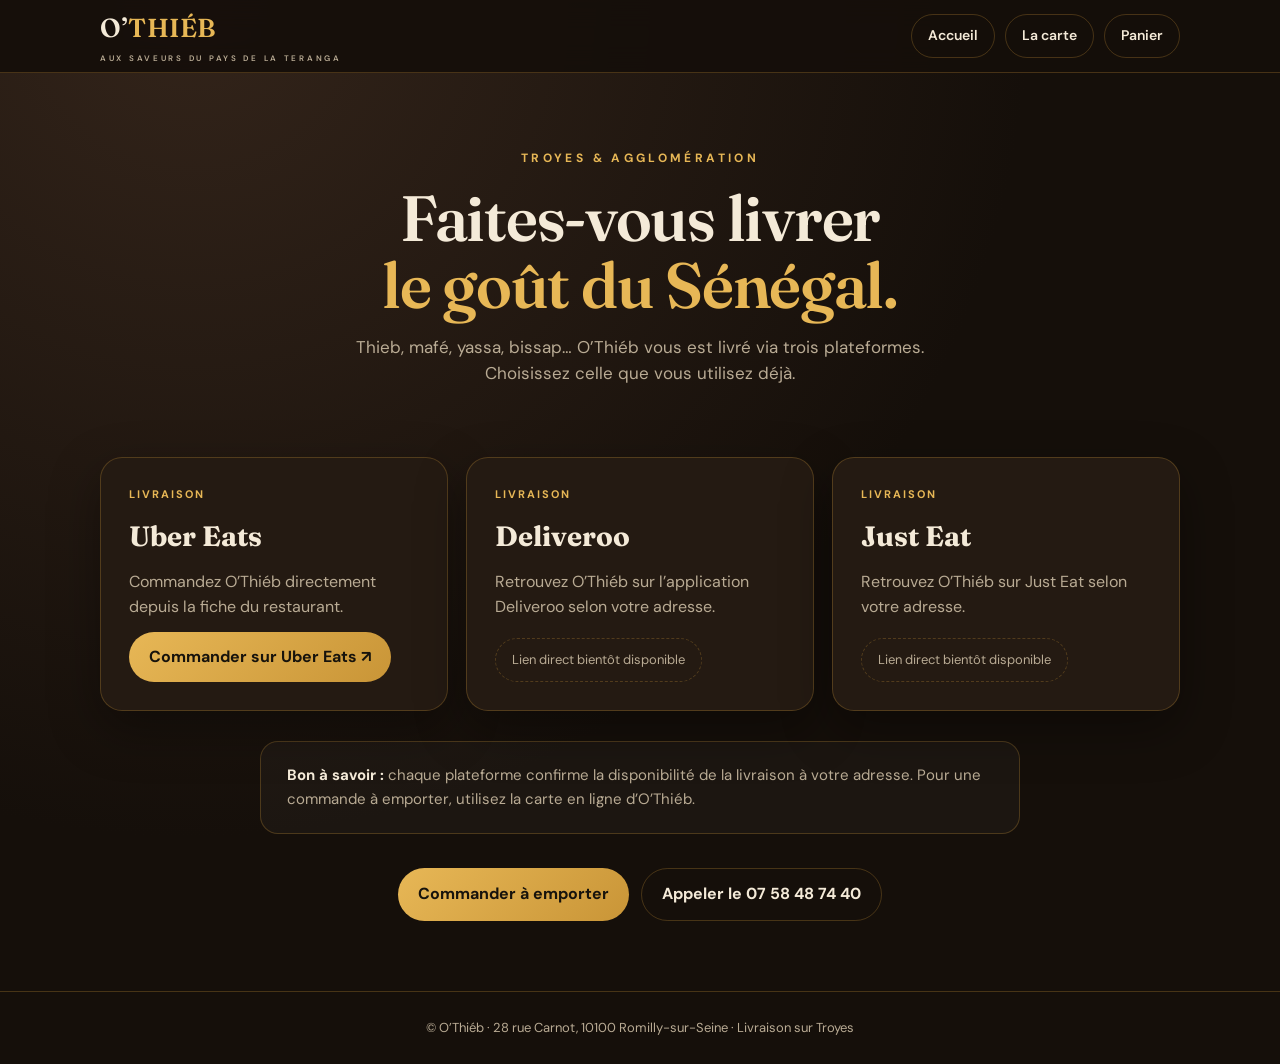
==== livraison.html @ 31a58d7f "Ajout de la page livraison." ====
<!doctype html>
<html lang="fr">
<head>
  <meta charset="utf-8" />
  <meta name="viewport" content="width=device-width, initial-scale=1" />
  <meta name="theme-color" content="#150f0a" />
  <meta name="description" content="Faites-vous livrer O'Thiéb à Troyes et dans l'agglomération via Uber Eats, Deliveroo ou Just Eat." />
  <title>Livraison — O'Thiéb</title>
  <link rel="icon" href="assets/favicon.svg" type="image/svg+xml" />
  <link rel="preconnect" href="https://fonts.googleapis.com" />
  <link rel="preconnect" href="https://fonts.gstatic.com" crossorigin />
  <link href="https://fonts.googleapis.com/css2?family=DM+Sans:wght@400;500;600;700&family=Fraunces:opsz,wght@9..144,500;9..144,600;9..144,700&display=swap" rel="stylesheet" />
  <link rel="stylesheet" href="livraison.css" />
</head>
<body>
  <header class="topbar">
    <div class="wrap">
      <a class="logo" href="index.html" aria-label="O'Thiéb, retour à l'accueil">O’<b>THIÉB</b><small>AUX SAVEURS DU PAYS DE LA TERANGA</small></a>
      <nav class="nav" aria-label="Navigation">
        <a class="pill" href="index.html">Accueil</a>
        <a class="pill" href="https://othieb.lboost-digitalweb.fr/menu">La carte</a>
        <a class="pill" href="https://othieb.lboost-digitalweb.fr/panier">Panier</a>
      </nav>
    </div>
  </header>

  <main>
    <section class="hero wrap">
      <div class="kicker">Troyes &amp; agglomération</div>
      <h1>Faites-vous livrer<br /><em>le goût du Sénégal.</em></h1>
      <p class="lead">Thieb, mafé, yassa, bissap… O’Thiéb vous est livré via trois plateformes. Choisissez celle que vous utilisez déjà.</p>
    </section>

    <section class="wrap">
      <div class="grid">
        <article class="card">
          <span class="tag">Livraison</span>
          <h2>Uber Eats</h2>
          <p>Commandez O’Thiéb directement depuis la fiche du restaurant.</p>
          <a class="btn" href="https://www.ubereats.com/fr/store/othieb-romilly-sur-seine/Vv0nzxi2V6ynzSoo9Z025Q" target="_blank" rel="noopener noreferrer">Commander sur Uber Eats ↗</a>
        </article>
        <article class="card">
          <span class="tag">Livraison</span>
          <h2>Deliveroo</h2>
          <p>Retrouvez O’Thiéb sur l’application Deliveroo selon votre adresse.</p>
          <span class="soon">Lien direct bientôt disponible</span>
        </article>
        <article class="card">
          <span class="tag">Livraison</span>
          <h2>Just Eat</h2>
          <p>Retrouvez O’Thiéb sur Just Eat selon votre adresse.</p>
          <span class="soon">Lien direct bientôt disponible</span>
        </article>
      </div>

      <p class="note"><strong>Bon à savoir :</strong> chaque plateforme confirme la disponibilité de la livraison à votre adresse. Pour une commande à emporter, utilisez la carte en ligne d’O’Thiéb.</p>

      <div class="cta-row">
        <a class="btn" href="https://othieb.lboost-digitalweb.fr/menu">Commander à emporter</a>
        <a class="btn btn-ghost" href="tel:+33758487440">Appeler le 07 58 48 74 40</a>
      </div>
    </section>
  </main>

  <footer><div class="wrap">© O’Thiéb · 28 rue Carnot, 10100 Romilly-sur-Seine · Livraison sur Troyes</div></footer>
</body>
</html>
---- livraison.css ----
:root{--bg:#150f0a;--bg-2:#1f1610;--card:#241a12;--gold:#c99537;--gold-2:#e7b756;--text:#f4ead8;--muted:#b9ab94;--line:rgba(201,149,55,.28);--max:1080px}
*{box-sizing:border-box}html{scroll-behavior:smooth}
body{margin:0;font-family:"DM Sans",Arial,sans-serif;background:radial-gradient(circle at 15% 0%,#33241a 0%,var(--bg) 55%);color:var(--text);line-height:1.55;min-height:100vh}
a{color:inherit;text-decoration:none}
.wrap{width:min(var(--max),calc(100% - 40px));margin-inline:auto}
.topbar{background:rgba(21,15,10,.92);border-bottom:1px solid var(--line);position:sticky;top:0;z-index:10;backdrop-filter:blur(14px)}
.topbar .wrap{min-height:72px;display:flex;align-items:center;justify-content:space-between;gap:20px}
.logo{font-family:"Fraunces",Georgia,serif;font-size:26px;font-weight:600;letter-spacing:.02em}
.logo b{color:var(--gold-2);font-weight:600}
.logo small{display:block;font-family:"DM Sans",Arial,sans-serif;font-size:8px;letter-spacing:.34em;color:var(--muted);margin-top:4px}
.nav{display:flex;gap:10px;flex-wrap:wrap}
.pill{display:inline-flex;align-items:center;gap:8px;padding:10px 16px;border:1px solid var(--line);border-radius:999px;font-size:14px;font-weight:600;transition:.2s}
.pill:hover{background:rgba(201,149,55,.12)}
.hero{padding:76px 0 36px;text-align:center}
.kicker{color:var(--gold-2);text-transform:uppercase;letter-spacing:.28em;font-size:12px;font-weight:700}
h1{font-family:"Fraunces",Georgia,serif;font-weight:600;font-size:clamp(38px,6vw,64px);line-height:1.05;margin:16px 0;letter-spacing:-.02em}
h1 em{color:var(--gold-2);font-style:normal}
.lead{max-width:640px;margin:0 auto;color:var(--muted);font-size:17px}
.grid{display:grid;grid-template-columns:repeat(3,minmax(0,1fr));gap:18px;padding:34px 0 20px}
.card{display:flex;flex-direction:column;align-items:flex-start;gap:12px;padding:28px;background:var(--card);border:1px solid var(--line);border-radius:22px;box-shadow:0 18px 50px rgba(0,0,0,.35)}
.card h2{font-family:"Fraunces",Georgia,serif;font-size:28px;margin:0;color:var(--text)}
.card p{margin:0;color:var(--muted);flex:1}
.tag{font-size:11px;letter-spacing:.18em;text-transform:uppercase;color:var(--gold-2);font-weight:700}
.btn{display:inline-flex;align-items:center;justify-content:center;gap:8px;padding:13px 20px;border-radius:999px;font-weight:700;background:linear-gradient(135deg,var(--gold-2),var(--gold));color:#17130c;transition:transform .2s}
.btn:hover{transform:translateY(-2px)}
.soon{display:inline-block;padding:11px 16px;border:1px dashed var(--line);border-radius:999px;color:var(--muted);font-size:13px}
.note{max-width:760px;margin:10px auto 0;padding:22px 26px;border:1px solid var(--line);border-radius:18px;background:rgba(255,255,255,.03);color:var(--muted);font-size:15px}
.note strong{color:var(--text)}
.cta-row{display:flex;flex-wrap:wrap;gap:12px;justify-content:center;padding:34px 0 70px}
.btn-ghost{background:transparent;color:var(--text);border:1px solid var(--line)}
footer{border-top:1px solid var(--line);padding:26px 0;color:var(--muted);font-size:13px;text-align:center}
@media(max-width:820px){.grid{grid-template-columns:1fr}.topbar .wrap{min-height:auto;padding:12px 0;flex-direction:column}}
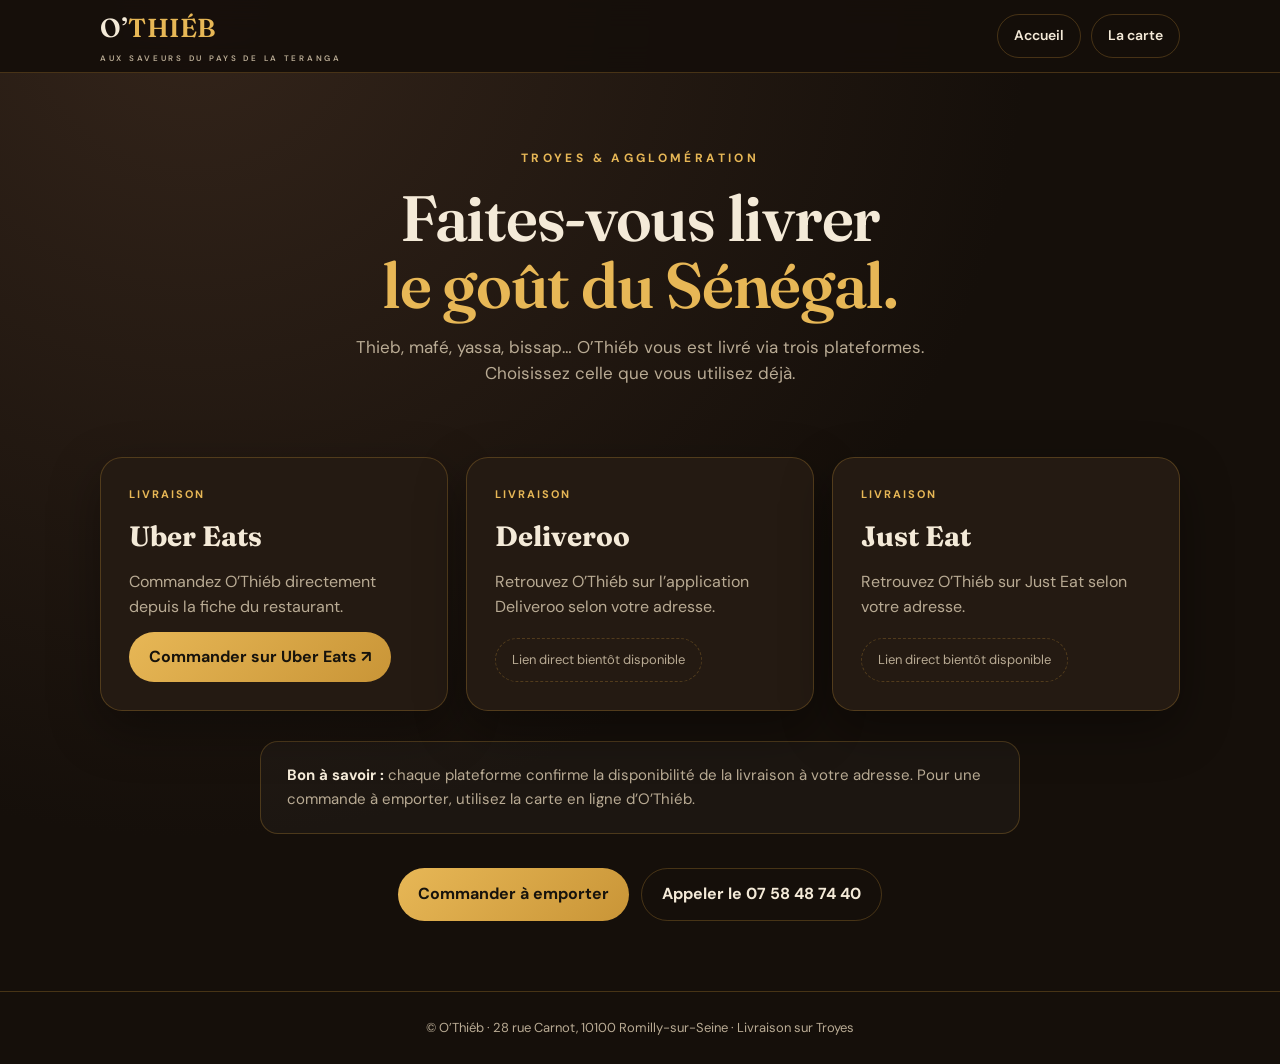
==== commit 62fcde79: "Add files via upload" ====
--- a/livraison.html
+++ b/livraison.html
@@ -19,7 +19,6 @@
       <nav class="nav" aria-label="Navigation">
         <a class="pill" href="index.html">Accueil</a>
         <a class="pill" href="https://othieb.lboost-digitalweb.fr/menu">La carte</a>
-        <a class="pill" href="https://othieb.lboost-digitalweb.fr/panier">Panier</a>
       </nav>
     </div>
   </header>
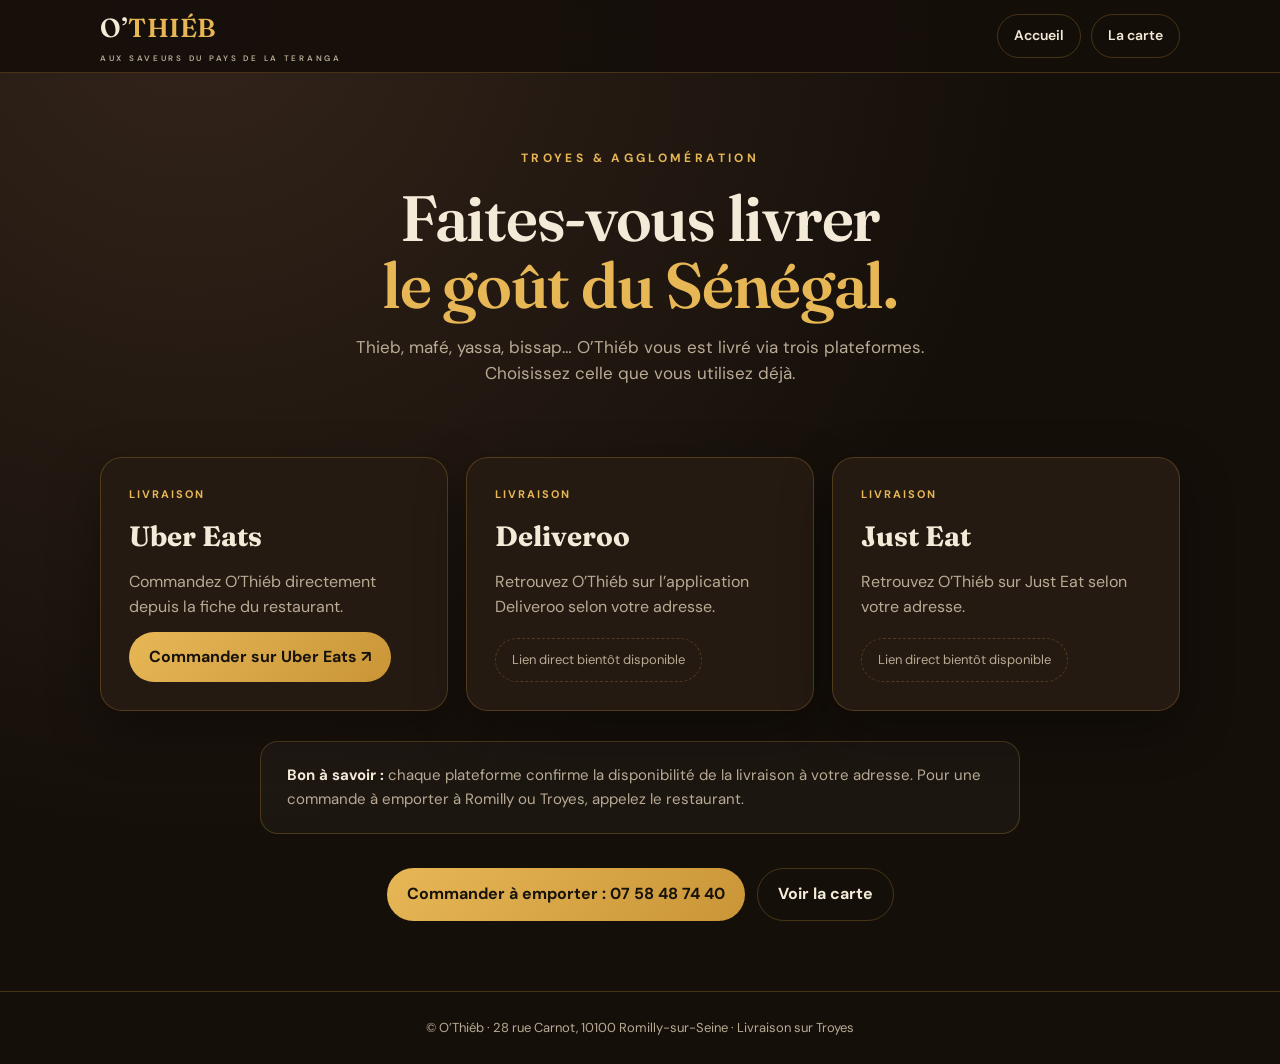
==== commit 4bb7544d: "Add files via upload" ====
--- a/livraison.html
+++ b/livraison.html
@@ -18,7 +18,7 @@
       <a class="logo" href="index.html" aria-label="O'Thiéb, retour à l'accueil">O’<b>THIÉB</b><small>AUX SAVEURS DU PAYS DE LA TERANGA</small></a>
       <nav class="nav" aria-label="Navigation">
         <a class="pill" href="index.html">Accueil</a>
-        <a class="pill" href="https://othieb.lboost-digitalweb.fr/menu">La carte</a>
+        <a class="pill" href="index.html#carte">La carte</a>
       </nav>
     </div>
   </header>
@@ -52,11 +52,11 @@
         </article>
       </div>
 
-      <p class="note"><strong>Bon à savoir :</strong> chaque plateforme confirme la disponibilité de la livraison à votre adresse. Pour une commande à emporter, utilisez la carte en ligne d’O’Thiéb.</p>
+      <p class="note"><strong>Bon à savoir :</strong> chaque plateforme confirme la disponibilité de la livraison à votre adresse. Pour une commande à emporter à Romilly ou Troyes, appelez le restaurant.</p>
 
       <div class="cta-row">
-        <a class="btn" href="https://othieb.lboost-digitalweb.fr/menu">Commander à emporter</a>
-        <a class="btn btn-ghost" href="tel:+33758487440">Appeler le 07 58 48 74 40</a>
+        <a class="btn" href="tel:+33758487440">Commander à emporter : 07 58 48 74 40</a>
+        <a class="btn btn-ghost" href="index.html#carte">Voir la carte</a>
       </div>
     </section>
   </main>
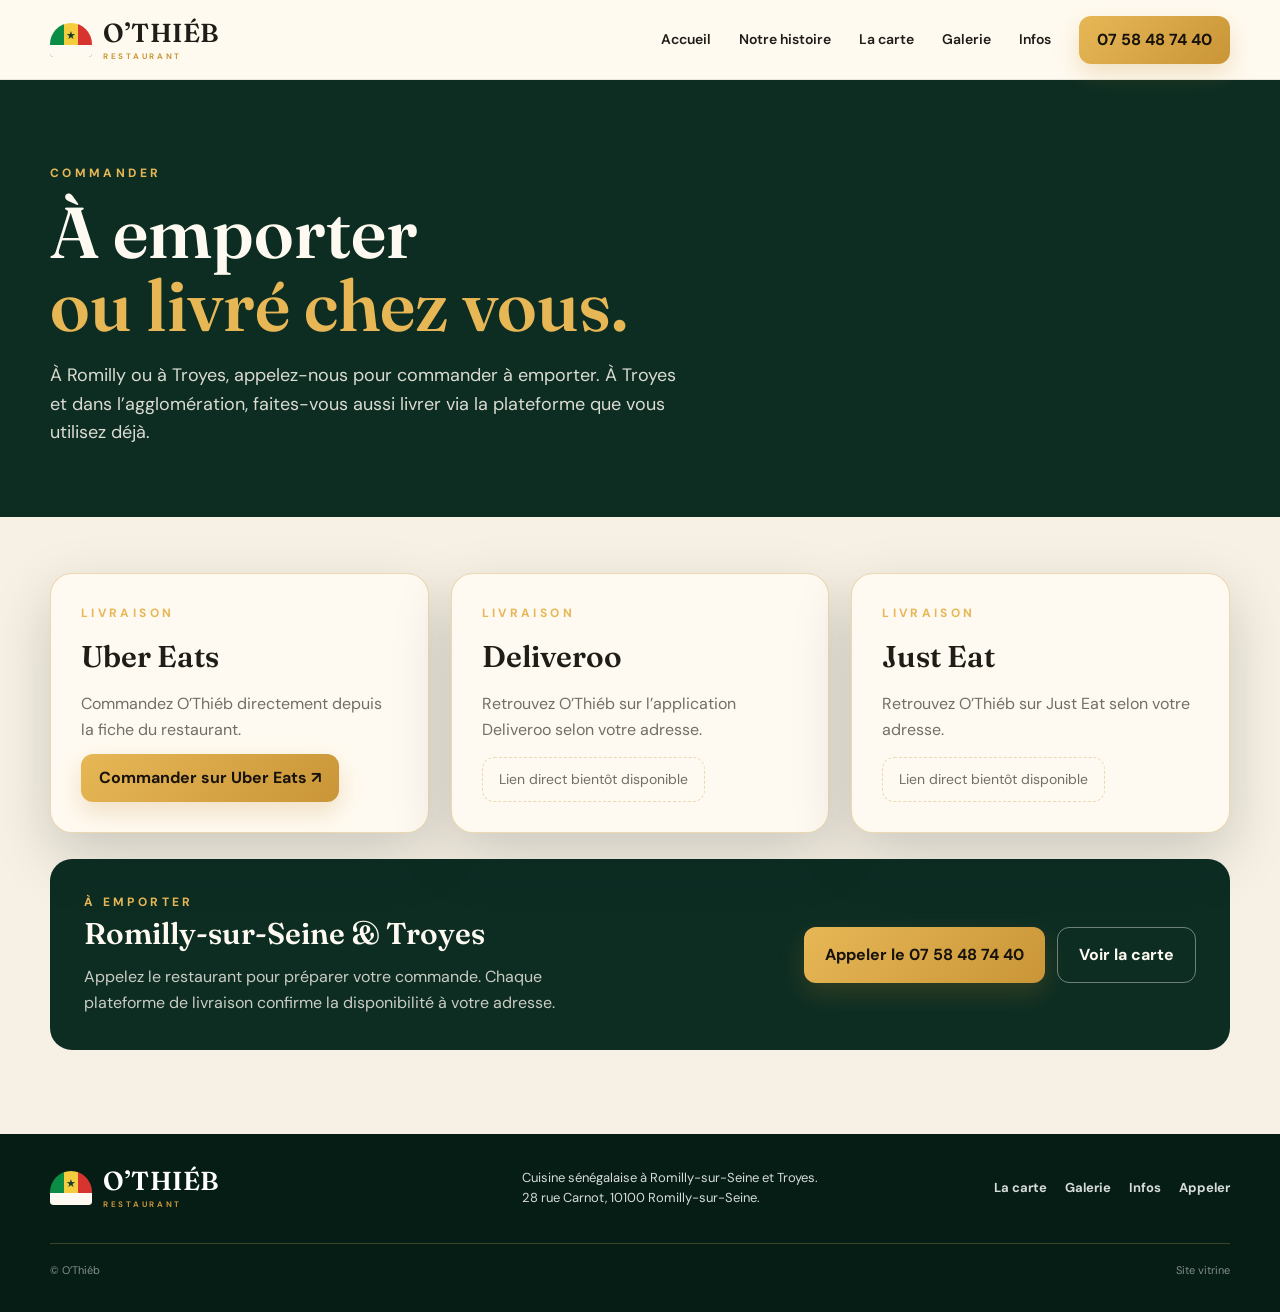
==== commit 0595161f: "Add files via upload" ====
--- a/livraison.html
+++ b/livraison.html
@@ -3,64 +3,90 @@
 <head>
   <meta charset="utf-8" />
   <meta name="viewport" content="width=device-width, initial-scale=1" />
-  <meta name="theme-color" content="#150f0a" />
-  <meta name="description" content="Faites-vous livrer O'Thiéb à Troyes et dans l'agglomération via Uber Eats, Deliveroo ou Just Eat." />
-  <title>Livraison — O'Thiéb</title>
+  <meta name="theme-color" content="#10261f" />
+  <meta name="description" content="Commandez O'Thiéb : à emporter par téléphone, ou livré à Troyes via Uber Eats, Deliveroo ou Just Eat." />
+  <title>Commander — O'Thiéb</title>
   <link rel="icon" href="assets/favicon.svg" type="image/svg+xml" />
   <link rel="preconnect" href="https://fonts.googleapis.com" />
   <link rel="preconnect" href="https://fonts.gstatic.com" crossorigin />
   <link href="https://fonts.googleapis.com/css2?family=DM+Sans:wght@400;500;600;700&family=Fraunces:opsz,wght@9..144,500;9..144,600;9..144,700&display=swap" rel="stylesheet" />
+  <link rel="stylesheet" href="styles.css" />
   <link rel="stylesheet" href="livraison.css" />
 </head>
 <body>
-  <header class="topbar">
-    <div class="wrap">
-      <a class="logo" href="index.html" aria-label="O'Thiéb, retour à l'accueil">O’<b>THIÉB</b><small>AUX SAVEURS DU PAYS DE LA TERANGA</small></a>
-      <nav class="nav" aria-label="Navigation">
-        <a class="pill" href="index.html">Accueil</a>
-        <a class="pill" href="index.html#carte">La carte</a>
+  <header class="site-header">
+    <div class="container nav-wrap">
+      <a class="brand" href="index.html" aria-label="O'Thiéb, retour à l'accueil">
+        <span class="brand-mark" aria-hidden="true"><i></i><b>★</b></span>
+        <span class="brand-type"><strong>O’THIÉB</strong><small>RESTAURANT</small></span>
+      </a>
+      <nav class="desktop-nav" aria-label="Navigation principale">
+        <a href="index.html">Accueil</a>
+        <a href="index.html#histoire">Notre histoire</a>
+        <a href="index.html#carte">La carte</a>
+        <a href="index.html#galerie">Galerie</a>
+        <a href="index.html#infos">Infos</a>
       </nav>
+      <div class="nav-actions">
+        <a class="btn btn-gold" href="tel:+33758487440">07 58 48 74 40</a>
+      </div>
     </div>
   </header>
 
   <main>
-    <section class="hero wrap">
-      <div class="kicker">Troyes &amp; agglomération</div>
-      <h1>Faites-vous livrer<br /><em>le goût du Sénégal.</em></h1>
-      <p class="lead">Thieb, mafé, yassa, bissap… O’Thiéb vous est livré via trois plateformes. Choisissez celle que vous utilisez déjà.</p>
+    <section class="order-hero">
+      <div class="container">
+        <span class="section-kicker">Commander</span>
+        <h1>À emporter<br /><em>ou livré chez vous.</em></h1>
+        <p>À Romilly ou à Troyes, appelez-nous pour commander à emporter. À Troyes et dans l’agglomération, faites-vous aussi livrer via la plateforme que vous utilisez déjà.</p>
+      </div>
     </section>
 
-    <section class="wrap">
-      <div class="grid">
-        <article class="card">
-          <span class="tag">Livraison</span>
+    <section class="order-section">
+      <div class="container order-grid">
+        <article class="order-card">
+          <span class="section-kicker">Livraison</span>
           <h2>Uber Eats</h2>
           <p>Commandez O’Thiéb directement depuis la fiche du restaurant.</p>
-          <a class="btn" href="https://www.ubereats.com/fr/store/othieb-romilly-sur-seine/Vv0nzxi2V6ynzSoo9Z025Q" target="_blank" rel="noopener noreferrer">Commander sur Uber Eats ↗</a>
+          <a class="btn btn-gold" href="https://www.ubereats.com/fr/store/othieb-romilly-sur-seine/Vv0nzxi2V6ynzSoo9Z025Q" target="_blank" rel="noopener noreferrer">Commander sur Uber Eats ↗</a>
         </article>
-        <article class="card">
-          <span class="tag">Livraison</span>
+        <article class="order-card">
+          <span class="section-kicker">Livraison</span>
           <h2>Deliveroo</h2>
           <p>Retrouvez O’Thiéb sur l’application Deliveroo selon votre adresse.</p>
           <span class="soon">Lien direct bientôt disponible</span>
         </article>
-        <article class="card">
-          <span class="tag">Livraison</span>
+        <article class="order-card">
+          <span class="section-kicker">Livraison</span>
           <h2>Just Eat</h2>
           <p>Retrouvez O’Thiéb sur Just Eat selon votre adresse.</p>
           <span class="soon">Lien direct bientôt disponible</span>
         </article>
       </div>
 
-      <p class="note"><strong>Bon à savoir :</strong> chaque plateforme confirme la disponibilité de la livraison à votre adresse. Pour une commande à emporter à Romilly ou Troyes, appelez le restaurant.</p>
-
-      <div class="cta-row">
-        <a class="btn" href="tel:+33758487440">Commander à emporter : 07 58 48 74 40</a>
-        <a class="btn btn-ghost" href="index.html#carte">Voir la carte</a>
+      <div class="container">
+        <div class="order-takeaway">
+          <div>
+            <span class="section-kicker">À emporter</span>
+            <h2>Romilly-sur-Seine &amp; Troyes</h2>
+            <p>Appelez le restaurant pour préparer votre commande. Chaque plateforme de livraison confirme la disponibilité à votre adresse.</p>
+          </div>
+          <div class="order-actions">
+            <a class="btn btn-gold btn-lg" href="tel:+33758487440">Appeler le 07 58 48 74 40</a>
+            <a class="btn btn-ghost btn-lg" href="index.html#carte">Voir la carte</a>
+          </div>
+        </div>
       </div>
     </section>
   </main>
 
-  <footer><div class="wrap">© O’Thiéb · 28 rue Carnot, 10100 Romilly-sur-Seine · Livraison sur Troyes</div></footer>
+  <footer class="footer">
+    <div class="container footer-grid">
+      <a class="brand brand-footer" href="index.html"><span class="brand-mark" aria-hidden="true"><i></i><b>★</b></span><span class="brand-type"><strong>O’THIÉB</strong><small>RESTAURANT</small></span></a>
+      <p>Cuisine sénégalaise à Romilly-sur-Seine et Troyes.<br />28 rue Carnot, 10100 Romilly-sur-Seine.</p>
+      <div class="footer-links"><a href="index.html#carte">La carte</a><a href="index.html#galerie">Galerie</a><a href="index.html#infos">Infos</a><a href="tel:+33758487440">Appeler</a></div>
+      <div class="footer-bottom"><span>© O’Thiéb</span><span>Site vitrine</span></div>
+    </div>
+  </footer>
 </body>
 </html>
--- a/styles.css
+++ b/styles.css
@@ -0,0 +1,19 @@
+:root{
+  --green:#0d2d23;--green-2:#123e30;--green-3:#184d3b;--cream:#f7f0e4;--cream-2:#fffaf1;
+  --gold:#c99537;--gold-2:#e7b756;--red:#a83824;--ink:#1e1d18;--muted:#736e65;--white:#fff;
+  --line:rgba(201,149,55,.34);--max:1180px;--shadow:0 22px 60px rgba(5,22,17,.18)
+}
+*{box-sizing:border-box}html{scroll-behavior:smooth}body{margin:0;font-family:"DM Sans",Arial,sans-serif;background:var(--cream-2);color:var(--ink);line-height:1.5}img{display:block;max-width:100%}a{color:inherit;text-decoration:none}button,input,select,textarea{font:inherit}.container{width:min(var(--max),calc(100% - 40px));margin-inline:auto}.section{padding:92px 0}.skip-link{position:fixed;left:16px;top:-80px;z-index:999;padding:12px 16px;background:#fff;color:#111;border-radius:8px;box-shadow:var(--shadow)}.skip-link:focus{top:16px}
+.site-header{position:sticky;top:0;z-index:40;background:rgba(255,250,241,.94);backdrop-filter:blur(18px);border-bottom:1px solid rgba(16,38,31,.09);transition:.25s}.site-header.is-scrolled{box-shadow:0 10px 30px rgba(8,29,23,.08)}.nav-wrap{min-height:78px;display:flex;align-items:center;gap:28px}.brand{display:inline-flex;align-items:center;gap:11px;min-width:max-content}.brand-mark{position:relative;width:42px;height:34px;display:block;overflow:hidden;border-radius:22px 22px 4px 4px;background:linear-gradient(90deg,#0b8d45 0 33%,#f4cd3e 33% 66%,#d7342f 66%)}.brand-mark i{position:absolute;inset:auto 0 0;height:12px;background:var(--cream-2)}.brand-mark b{position:absolute;left:50%;top:4px;transform:translateX(-50%);font-size:11px;color:#143c2e}.brand-type{display:grid;line-height:1}.brand-type strong{font-family:"Fraunces",Georgia,serif;font-size:26px;letter-spacing:.02em;font-weight:600}.brand-type small{margin-top:6px;font-size:8px;letter-spacing:.34em;color:var(--gold);font-weight:700}.desktop-nav{margin-left:auto;display:flex;align-items:center;gap:28px}.desktop-nav a{font-size:14px;font-weight:600;position:relative;padding:29px 0}.desktop-nav a:after{content:"";position:absolute;left:0;right:0;bottom:17px;height:2px;background:var(--gold);transform:scaleX(0);transform-origin:left;transition:.22s}.desktop-nav a:hover:after,.desktop-nav a.active:after{transform:scaleX(1)}.nav-actions{display:flex;gap:10px;align-items:center}.btn{display:inline-flex;align-items:center;justify-content:center;gap:10px;border:0;border-radius:12px;padding:12px 18px;font-weight:700;transition:transform .2s,box-shadow .2s,background .2s}.btn:hover{transform:translateY(-2px)}.btn-gold{background:linear-gradient(135deg,var(--gold-2),var(--gold));color:#17130c;box-shadow:0 10px 26px rgba(188,128,30,.22)}.btn-ghost{border:1px solid rgba(13,45,35,.14);background:rgba(255,255,255,.55)}.btn-glass{border:1px solid rgba(255,255,255,.58);color:#fff;background:rgba(13,45,35,.28);backdrop-filter:blur(10px)}.btn-lg{padding:15px 21px}.menu-toggle{width:44px;height:44px;border:0;border-radius:12px;background:var(--green);display:none;align-items:center;justify-content:center;flex-direction:column;gap:6px}.menu-toggle span{width:20px;height:2px;background:#fff;transition:.2s}.menu-toggle[aria-expanded="true"] span:first-child{transform:translateY(4px) rotate(45deg)}.menu-toggle[aria-expanded="true"] span:last-child{transform:translateY(-4px) rotate(-45deg)}.mobile-panel{display:none;background:var(--cream-2);border-top:1px solid rgba(13,45,35,.08)}.mobile-panel nav{width:min(var(--max),calc(100% - 40px));margin:auto;padding:12px 0 22px;display:grid}.mobile-panel nav>a:not(.btn){padding:13px 2px;border-bottom:1px solid rgba(13,45,35,.09);font-weight:600}.mobile-panel .btn{margin-top:14px}
+.hero{position:relative;min-height:720px;overflow:hidden;background:var(--green);display:flex;flex-direction:column}.hero-media{position:absolute;inset:0}.hero-media img{width:100%;height:100%;object-fit:cover;object-position:center}.hero-wash{position:absolute;inset:0;background:linear-gradient(90deg,rgba(5,21,16,.96) 0%,rgba(6,29,22,.82) 43%,rgba(6,29,22,.24) 72%,rgba(6,29,22,.08) 100%),linear-gradient(0deg,rgba(6,29,22,.25),transparent 55%)}.hero-grid{position:relative;z-index:2;display:grid;grid-template-columns:minmax(0,1.2fr) minmax(300px,.7fr);gap:70px;align-items:center;flex:1;padding-top:70px;padding-bottom:135px}.eyebrow,.section-kicker{display:flex;align-items:center;gap:12px;color:var(--gold-2);text-transform:uppercase;letter-spacing:.28em;font-size:12px;font-weight:700}.eyebrow span{width:42px;height:1px;background:var(--gold-2)}.hero h1,.intro h2,.menu-section h2,.experience h2,.info-section h2,.gallery-section h2,.final-cta h2{font-family:"Fraunces",Georgia,serif;font-weight:600;line-height:1.03;margin:18px 0}.hero h1{font-size:clamp(50px,6vw,78px);color:#fff;letter-spacing:-.03em;max-width:760px}.hero h1 em,.intro h2 em,.menu-section h2 em,.experience h2 em,.info-section h2 em,.final-cta h2 em{color:var(--gold-2);font-style:normal}.hero-lead{max-width:600px;font-size:18px;color:rgba(255,255,255,.86)}.hero-cta{display:flex;flex-wrap:wrap;gap:12px;margin-top:30px}.hero-card{align-self:end;background:rgba(255,250,241,.94);border:1px solid rgba(255,255,255,.56);border-radius:24px;padding:24px;box-shadow:var(--shadow);backdrop-filter:blur(14px)}.hero-card-top{display:flex;justify-content:space-between;gap:18px;align-items:center;font-size:12px;font-weight:800;letter-spacing:.08em}.status-dot{font-weight:600;color:var(--green-2);display:flex;align-items:center;gap:7px}.status-dot:before{content:"";width:7px;height:7px;border-radius:50%;background:#1c9a5f;box-shadow:0 0 0 4px rgba(28,154,95,.12)}.hero-card-quote{font-family:"Fraunces",Georgia,serif;font-size:25px;line-height:1.2;padding:30px 0;color:var(--green)}.hero-card-bottom{display:flex;justify-content:space-between;align-items:end;gap:20px;border-top:1px solid rgba(13,45,35,.12);padding-top:18px}.hero-card-bottom small{display:block;color:var(--muted);font-size:11px;margin-bottom:4px;text-transform:uppercase;letter-spacing:.12em}.hero-card-bottom strong{font-size:14px}.hero-card-bottom>a{width:44px;height:44px;border-radius:50%;display:grid;place-items:center;background:var(--green);color:#fff;font-size:22px}.hero-strip{position:absolute;z-index:3;left:0;right:0;bottom:0;background:rgba(255,250,241,.96);border-top:1px solid rgba(201,149,55,.28)}.strip-grid{display:grid;grid-template-columns:repeat(3,1fr)}.strip-grid>div{padding:22px 28px;border-right:1px solid rgba(13,45,35,.1);display:grid;grid-template-columns:auto 1fr;column-gap:14px}.strip-grid>div:last-child{border-right:0}.strip-grid span{grid-row:1/3;color:var(--gold);font-family:"Fraunces",Georgia,serif;font-size:26px}.strip-grid strong{font-size:14px}.strip-grid small{color:var(--muted);font-size:12px}
+.intro{background:var(--cream-2)}.intro-grid{display:grid;grid-template-columns:.35fr 1fr;gap:60px;align-items:start}.intro-copy h2{font-size:clamp(38px,4.5vw,60px);margin-top:0;color:var(--green);letter-spacing:-.03em}.intro-copy p{max-width:760px;color:#59554d;font-size:17px}.story-grid{display:grid;grid-template-columns:1.05fr 1fr;gap:34px;margin-top:52px;align-items:stretch}.story-photo{min-height:420px;border-radius:26px;overflow:hidden;box-shadow:var(--shadow);position:relative}.story-photo img{width:100%;height:100%;object-fit:cover}.values-grid{display:grid;gap:14px}.value-card{border:1px solid rgba(13,45,35,.11);background:#fff;border-radius:22px;padding:23px 24px;display:grid;grid-template-columns:64px 1fr;column-gap:14px;align-items:center}.value-card h3{font-family:"Fraunces",Georgia,serif;font-size:26px;margin:0}.value-card p{grid-column:2;margin:5px 0 0;color:var(--muted)}.value-no{grid-row:1/3;color:var(--gold);font-family:"Fraunces",Georgia,serif;font-size:31px}
+.menu-section{background:radial-gradient(circle at 75% 10%,#1b5844 0%,#0d3528 45%,#09291f 100%);color:#fff}.section-head{display:grid;grid-template-columns:1fr .55fr;gap:60px;align-items:end}.section-head h2{font-size:clamp(40px,4.7vw,64px);margin:8px 0 0}.section-head>p{color:rgba(255,255,255,.72);max-width:430px}.section-kicker.light{color:var(--gold-2)}.featured-dishes{display:grid;grid-template-columns:repeat(3,1fr);gap:18px;margin-top:40px}.dish-card{background:var(--cream);color:var(--ink);border:1px solid rgba(231,183,86,.55);border-radius:18px;overflow:hidden;box-shadow:0 18px 40px rgba(0,0,0,.22)}.dish-card img{width:100%;height:210px;object-fit:cover}.dish-card>div{padding:18px 20px 22px;position:relative}.dish-card small{color:var(--gold);text-transform:uppercase;letter-spacing:.16em;font-weight:700}.dish-card h3{font-family:"Fraunces",Georgia,serif;font-size:28px;margin:5px 0}.dish-card p{color:#58534b;margin:0 0 14px}.dish-card strong{font-size:20px;color:var(--green)}.menu-list{margin-top:44px;border-top:1px solid rgba(255,255,255,.18)}.menu-item{display:grid;grid-template-columns:70px 1fr auto;gap:20px;align-items:center;padding:20px 0;border-bottom:1px solid rgba(255,255,255,.15)}.menu-index{color:var(--gold-2);font-family:"Fraunces",Georgia,serif;font-size:22px}.menu-item h3{font-family:"Fraunces",Georgia,serif;font-size:25px;margin:0 0 2px}.menu-item p{margin:0;color:rgba(255,255,255,.65)}.menu-price{font-weight:800;font-size:20px;color:var(--gold-2)}.menu-cta{margin-top:36px;padding:22px 24px;border:1px solid rgba(231,183,86,.36);border-radius:18px;background:rgba(255,255,255,.04);display:flex;align-items:center;justify-content:space-between;gap:25px}.menu-cta small{display:block;color:var(--gold-2);font-size:12px;text-transform:uppercase;letter-spacing:.12em}.menu-cta strong{font-family:"Fraunces",Georgia,serif;font-size:22px}
+.gallery-section{background:#0a3024;color:#fff;padding-top:68px;padding-bottom:76px}.gallery-head{display:flex;justify-content:space-between;gap:40px;align-items:end}.gallery-head h2{font-size:clamp(34px,4vw,52px);margin:8px 0 0}.gallery-head p{max-width:430px;color:rgba(255,255,255,.66)}.gallery-grid{display:grid;grid-template-columns:repeat(6,1fr);gap:10px;margin-top:28px}.gallery-grid img{width:100%;height:150px;object-fit:cover;border-radius:14px;border:1px solid rgba(231,183,86,.6);transition:transform .2s}.gallery-grid img:hover{transform:translateY(-4px)}
+.experience{background:var(--cream)}.experience-grid{display:grid;grid-template-columns:1.08fr .92fr;gap:56px;align-items:center}.experience-photo{position:relative;border-radius:28px;overflow:hidden;box-shadow:var(--shadow)}.experience-photo img{width:100%;height:480px;object-fit:cover}.photo-label{position:absolute;left:18px;bottom:18px;background:rgba(255,250,241,.92);border-radius:999px;padding:10px 15px;font-size:12px;font-weight:700}.experience-copy h2{font-size:clamp(40px,4.6vw,60px);color:var(--green);letter-spacing:-.03em}.experience-copy p{color:#5b574f;font-size:17px}.text-link{display:inline-flex;gap:10px;align-items:center;margin-top:12px;font-weight:800;color:var(--green);border-bottom:1px solid var(--gold);padding-bottom:3px}
+.info-section{background:var(--green);color:#fff}.info-grid{display:grid;grid-template-columns:1.15fr .85fr .85fr 1.25fr;gap:16px}.info-title{padding-right:20px}.info-title h2{font-size:clamp(38px,4vw,54px);margin-top:10px}.info-card{border:1px solid rgba(255,255,255,.12);border-radius:20px;padding:24px;background:rgba(255,255,255,.035)}.info-card>small{color:var(--gold-2);text-transform:uppercase;letter-spacing:.14em;font-weight:800;font-size:11px}.info-card h3{font-family:"Fraunces",Georgia,serif;font-size:23px;line-height:1.28;margin:13px 0 22px}.info-card>a{font-size:13px;font-weight:700;color:var(--gold-2)}.hours-card{grid-column:4}.hours-row{display:flex;justify-content:space-between;gap:15px;padding:8px 0;border-bottom:1px solid rgba(255,255,255,.08);font-size:12px}.hours-row strong{text-align:right;font-weight:600}.info-map{margin-top:30px;overflow:hidden;border:1px solid rgba(255,255,255,.16);border-radius:20px;aspect-ratio:16/7;min-height:280px}.info-map iframe{display:block;width:100%;height:100%;border:0}.final-cta{background:linear-gradient(110deg,#8f2c20,#b53c23 55%,#8e2c20);color:#fff;padding:55px 0;overflow:hidden}.final-cta-inner{display:flex;align-items:center;justify-content:space-between;gap:40px}.mini{color:var(--gold-2);letter-spacing:.2em;font-size:11px;font-weight:800}.final-cta h2{font-size:clamp(40px,4.5vw,62px);margin-bottom:0}.round-cta{width:142px;height:142px;border-radius:50%;background:var(--gold-2);color:#21170a;display:flex;flex-direction:column;align-items:center;justify-content:center;gap:4px;font-weight:800;box-shadow:0 18px 45px rgba(70,25,14,.28);transition:.2s}.round-cta:hover{transform:rotate(-3deg) scale(1.03)}.round-cta b{font-size:27px}
+.footer{background:#061d16;color:rgba(255,255,255,.84);padding:34px 0}.footer-grid{display:grid;grid-template-columns:1fr 1fr auto;gap:35px;align-items:center}.brand-footer .brand-type strong{color:#fff}.footer p{margin:0;font-size:13px}.footer-links{display:flex;gap:18px;font-size:13px;font-weight:700}.footer-bottom{grid-column:1/-1;border-top:1px solid rgba(231,183,86,.25);padding-top:18px;display:flex;justify-content:space-between;color:rgba(255,255,255,.5);font-size:11px}
+.reveal{opacity:0;transform:translateY(18px);transition:opacity .7s ease,transform .7s ease}.reveal.is-visible{opacity:1;transform:none}.delay-1{transition-delay:.08s}.delay-2{transition-delay:.16s}.delay-3{transition-delay:.24s}
+.ordering-section{background:var(--cream);}.ordering-head{margin-bottom:38px}.ordering-head h2{font-family:"Fraunces",Georgia,serif;font-weight:600;line-height:1.03;color:var(--green);letter-spacing:-.03em}.ordering-head h2 em{color:var(--gold);font-style:normal}.ordering-head>p{color:var(--muted)}.ordering-grid{display:grid;grid-template-columns:repeat(2,minmax(0,1fr));gap:20px}.ordering-card{display:flex;flex-direction:column;align-items:flex-start;min-height:350px;padding:30px;border:1px solid rgba(13,45,35,.12);border-radius:24px;background:var(--cream-2);box-shadow:var(--shadow)}.ordering-card-delivery{background:#f2eadb}.ordering-card-top{width:100%;display:flex;justify-content:space-between;align-items:center;gap:16px}.ordering-card .section-kicker{font-size:10px;letter-spacing:.2em}.ordering-location{padding:6px 10px;border:1px solid var(--line);border-radius:999px;color:var(--green);font-size:12px;font-weight:700}.ordering-card h3{font-family:"Fraunces",Georgia,serif;font-size:clamp(32px,4vw,46px);line-height:1.05;color:var(--green);margin:28px 0 12px}.ordering-card p{max-width:480px;color:#59554d;margin:0 0 18px}.ordering-address{margin-top:auto;padding-top:16px;color:var(--muted);font-size:13px}.ordering-actions{display:flex;align-items:center;flex-wrap:wrap;gap:14px;margin-top:22px}.ordering-actions .text-link{font-weight:700}
+@media(max-width:1040px){.desktop-nav{display:none}.menu-toggle{display:flex}.hide-mobile{display:none}.mobile-panel.open{display:block}.hero-grid{grid-template-columns:1fr;gap:30px;padding-top:90px}.hero-card{max-width:520px}.story-grid,.experience-grid{grid-template-columns:1fr}.featured-dishes{grid-template-columns:repeat(2,1fr)}.featured-dishes .dish-card:last-child{grid-column:1/-1;display:grid;grid-template-columns:1fr 1fr}.featured-dishes .dish-card:last-child img{height:100%}.gallery-grid{grid-template-columns:repeat(3,1fr)}.info-grid{grid-template-columns:repeat(2,1fr)}.info-title{grid-column:1/-1}.hours-card{grid-column:auto}.footer-grid{grid-template-columns:1fr auto}.footer-grid>p{display:none}}
+@media(max-width:720px){.container{width:min(var(--max),calc(100% - 28px))}.section{padding:70px 0}.nav-wrap{min-height:70px}.brand-type strong{font-size:23px}.hero{min-height:820px}.hero-grid{padding-top:72px;padding-bottom:190px}.hero h1{font-size:clamp(44px,13vw,62px)}.hero-lead{font-size:16px}.hero-card{padding:20px}.hero-card-top{align-items:flex-start;flex-direction:column}.hero-strip{position:absolute}.strip-grid{grid-template-columns:1fr}.strip-grid>div{padding:12px 14px;border-right:0;border-bottom:1px solid rgba(13,45,35,.09);grid-template-columns:42px 1fr}.strip-grid span{font-size:20px}.strip-grid small{display:none}.intro-grid,.section-head{grid-template-columns:1fr;gap:18px}.ordering-grid{grid-template-columns:1fr}.ordering-card{min-height:0;padding:24px}.ordering-card-top{align-items:flex-start;flex-direction:column}.ordering-card h3{font-size:36px;margin-top:22px}.ordering-actions{align-items:stretch;flex-direction:column;width:100%}.ordering-actions .btn{width:100%}.story-grid{margin-top:35px}.story-photo{min-height:300px}.value-card{grid-template-columns:50px 1fr}.featured-dishes{grid-template-columns:1fr}.featured-dishes .dish-card:last-child{grid-column:auto;display:block}.featured-dishes .dish-card:last-child img{height:210px}.menu-item{grid-template-columns:42px 1fr;gap:10px}.menu-item p{font-size:13px}.menu-cta{align-items:flex-start;flex-direction:column}.gallery-head{align-items:flex-start;flex-direction:column}.gallery-grid{grid-template-columns:repeat(2,1fr)}.gallery-grid img{height:130px}.experience-photo img{height:340px}.info-grid{grid-template-columns:1fr}.info-title{grid-column:auto}.final-cta-inner{align-items:flex-start;flex-direction:column}.round-cta{width:115px;height:115px}.footer-grid{grid-template-columns:1fr}.footer-links{flex-wrap:wrap}.footer-bottom{flex-direction:column;gap:4px}}
+@media(prefers-reduced-motion:reduce){html{scroll-behavior:auto}.reveal{opacity:1;transform:none;transition:none}.btn,.gallery-grid img,.round-cta{transition:none}}
--- a/livraison.css
+++ b/livraison.css
@@ -1,32 +1,21 @@
-:root{--bg:#150f0a;--bg-2:#1f1610;--card:#241a12;--gold:#c99537;--gold-2:#e7b756;--text:#f4ead8;--muted:#b9ab94;--line:rgba(201,149,55,.28);--max:1080px}
-*{box-sizing:border-box}html{scroll-behavior:smooth}
-body{margin:0;font-family:"DM Sans",Arial,sans-serif;background:radial-gradient(circle at 15% 0%,#33241a 0%,var(--bg) 55%);color:var(--text);line-height:1.55;min-height:100vh}
-a{color:inherit;text-decoration:none}
-.wrap{width:min(var(--max),calc(100% - 40px));margin-inline:auto}
-.topbar{background:rgba(21,15,10,.92);border-bottom:1px solid var(--line);position:sticky;top:0;z-index:10;backdrop-filter:blur(14px)}
-.topbar .wrap{min-height:72px;display:flex;align-items:center;justify-content:space-between;gap:20px}
-.logo{font-family:"Fraunces",Georgia,serif;font-size:26px;font-weight:600;letter-spacing:.02em}
-.logo b{color:var(--gold-2);font-weight:600}
-.logo small{display:block;font-family:"DM Sans",Arial,sans-serif;font-size:8px;letter-spacing:.34em;color:var(--muted);margin-top:4px}
-.nav{display:flex;gap:10px;flex-wrap:wrap}
-.pill{display:inline-flex;align-items:center;gap:8px;padding:10px 16px;border:1px solid var(--line);border-radius:999px;font-size:14px;font-weight:600;transition:.2s}
-.pill:hover{background:rgba(201,149,55,.12)}
-.hero{padding:76px 0 36px;text-align:center}
-.kicker{color:var(--gold-2);text-transform:uppercase;letter-spacing:.28em;font-size:12px;font-weight:700}
-h1{font-family:"Fraunces",Georgia,serif;font-weight:600;font-size:clamp(38px,6vw,64px);line-height:1.05;margin:16px 0;letter-spacing:-.02em}
-h1 em{color:var(--gold-2);font-style:normal}
-.lead{max-width:640px;margin:0 auto;color:var(--muted);font-size:17px}
-.grid{display:grid;grid-template-columns:repeat(3,minmax(0,1fr));gap:18px;padding:34px 0 20px}
-.card{display:flex;flex-direction:column;align-items:flex-start;gap:12px;padding:28px;background:var(--card);border:1px solid var(--line);border-radius:22px;box-shadow:0 18px 50px rgba(0,0,0,.35)}
-.card h2{font-family:"Fraunces",Georgia,serif;font-size:28px;margin:0;color:var(--text)}
-.card p{margin:0;color:var(--muted);flex:1}
-.tag{font-size:11px;letter-spacing:.18em;text-transform:uppercase;color:var(--gold-2);font-weight:700}
-.btn{display:inline-flex;align-items:center;justify-content:center;gap:8px;padding:13px 20px;border-radius:999px;font-weight:700;background:linear-gradient(135deg,var(--gold-2),var(--gold));color:#17130c;transition:transform .2s}
-.btn:hover{transform:translateY(-2px)}
-.soon{display:inline-block;padding:11px 16px;border:1px dashed var(--line);border-radius:999px;color:var(--muted);font-size:13px}
-.note{max-width:760px;margin:10px auto 0;padding:22px 26px;border:1px solid var(--line);border-radius:18px;background:rgba(255,255,255,.03);color:var(--muted);font-size:15px}
-.note strong{color:var(--text)}
-.cta-row{display:flex;flex-wrap:wrap;gap:12px;justify-content:center;padding:34px 0 70px}
-.btn-ghost{background:transparent;color:var(--text);border:1px solid var(--line)}
-footer{border-top:1px solid var(--line);padding:26px 0;color:var(--muted);font-size:13px;text-align:center}
-@media(max-width:820px){.grid{grid-template-columns:1fr}.topbar .wrap{min-height:auto;padding:12px 0;flex-direction:column}}
+body{background:var(--cream);color:var(--ink);font-family:"DM Sans",system-ui,sans-serif}
+.order-hero{background:var(--green);color:var(--cream-2);padding:84px 0 70px}
+.order-hero .section-kicker{color:var(--gold-2)}
+.order-hero h1{font-family:"Fraunces",Georgia,serif;font-weight:600;font-size:clamp(40px,6vw,72px);line-height:1.02;margin:14px 0 18px}
+.order-hero h1 em{color:var(--gold-2);font-style:normal}
+.order-hero p{max-width:640px;font-size:18px;line-height:1.6;opacity:.85;margin:0}
+.order-section{padding:56px 0 84px}
+.order-grid{display:grid;grid-template-columns:repeat(3,1fr);gap:22px}
+.order-card{background:var(--cream-2);border:1px solid var(--line);border-radius:22px;padding:30px;box-shadow:var(--shadow);display:flex;flex-direction:column;align-items:flex-start;gap:12px}
+.order-card h2,.order-takeaway h2{font-family:"Fraunces",Georgia,serif;font-weight:600;font-size:30px;margin:0}
+.order-card p,.order-takeaway p{color:var(--muted);line-height:1.6;margin:0}
+.order-card .btn,.order-card .soon{margin-top:auto}
+.soon{display:inline-block;border:1px dashed var(--line);border-radius:12px;padding:11px 16px;font-size:14px;color:var(--muted)}
+.order-takeaway{margin-top:26px;background:var(--green);color:var(--cream-2);border-radius:22px;padding:34px;display:flex;justify-content:space-between;align-items:center;gap:24px;flex-wrap:wrap}
+.order-takeaway .section-kicker{color:var(--gold-2)}
+.order-takeaway p{color:rgba(255,250,241,.78);max-width:520px;margin-top:8px}
+.order-actions{display:flex;gap:12px;flex-wrap:wrap}
+.order-takeaway .btn-ghost{color:var(--cream-2);border-color:rgba(255,255,255,.4);background:transparent}
+.nav-actions .btn{white-space:nowrap}
+@media(max-width:520px){.nav-wrap{gap:10px}.nav-actions .btn{padding:10px 12px;font-size:13px}.brand-type strong{font-size:22px}.brand-mark{display:none}}
+@media(max-width:820px){.order-grid{grid-template-columns:1fr}.desktop-nav{display:none}.order-takeaway{padding:26px}}
